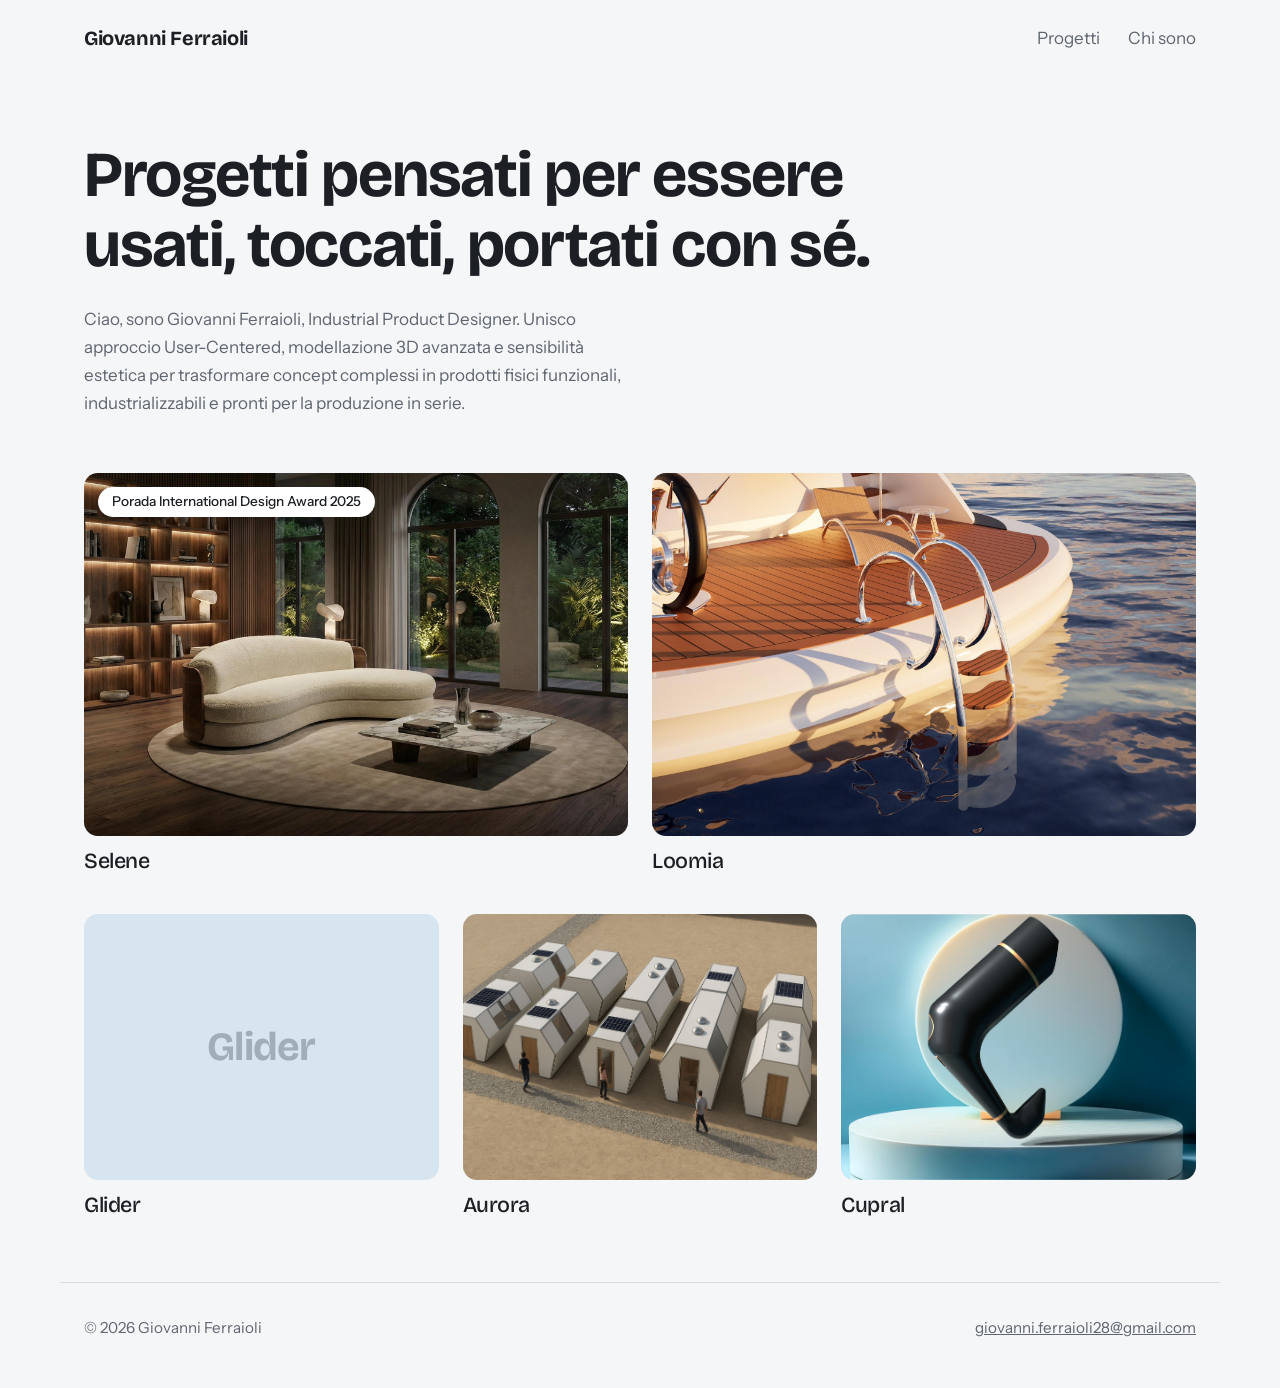
==== index.html @ e7b47581 "Add files via upload" ====
<!DOCTYPE html>
<html lang="it">
<head>
<meta charset="utf-8">
<meta name="viewport" content="width=device-width, initial-scale=1">
<title>Giovanni Ferraioli — Product designer</title>
<meta name="description" content="Portfolio di product design">
<link rel="preconnect" href="https://fonts.googleapis.com">
<link rel="preconnect" href="https://fonts.gstatic.com" crossorigin>
<link href="https://fonts.googleapis.com/css2?family=Bricolage+Grotesque:opsz,wght@12..96,500;12..96,700&family=Instrument+Sans:wght@400;500&display=swap" rel="stylesheet">
<link rel="stylesheet" href="css/stile.css">
</head>
<body>
<header class="top">
<a class="logo" href="index.html">Giovanni Ferraioli </a>
<nav><a href="index.html#progetti">Progetti</a><a href="chi-sono.html">Chi sono</a></nav>
</header>
<main>
<section class="hero"><h1>Progetti pensati per essere usati, toccati, portati con sé.</h1>
<p>Ciao, sono Giovanni Ferraioli, Industrial Product Designer. Unisco approccio User-Centered, modellazione 3D avanzata e sensibilità estetica per trasformare concept complessi in prodotti fisici funzionali, industrializzabili e pronti per la produzione in serie.</p></section>
<section id="progetti" class="griglia">
<button class="card" data-slug="selene" data-nome="Selene" data-desc="Un divano dal design organico che bilancia l'estetica del legno massello con la fattibilità tecnica e l'ergonomia, premiato al Porada International Design Award." data-tinta="#E1E4E9">
<div class="ph " style="--tinta:#E1E4E9"><span>Selene</span><em class="targa">Porada International Design Award 2025</em><img src="immagini/selene/copertina.jpg" alt="Immagine del progetto Selene" onerror="this.remove()"></div><h3>Selene</h3></button>
<button class="card" data-slug="loomia" data-nome="Loomia" data-desc="Progetto realizzato per il concorso Besenzoni: una scaletta per yacht di lusso che unisce l'eleganza del teak alla resistenza dell'acciaio lucido." data-tinta="#E3E1F1">
<div class="ph " style="--tinta:#E3E1F1"><span>Loomia</span><img src="immagini/loomia/copertina.jpg" alt="Immagine del progetto Loomia" onerror="this.remove()"></div><h3>Loomia</h3></button>
<button class="card" data-slug="glider" data-nome="Glider" data-desc="Glider è un rollator innovativo che de-medicalizza l'ausilio ortopedico, integrando sospensioni a balestra e ruote airless per massimizzare la stabilità e il comfort outdoor." data-tinta="#D6E5F0">
<div class="ph " style="--tinta:#D6E5F0"><span>Glider</span><img src="immagini/glider/copertina.jpg" alt="Immagine del progetto Glider" onerror="this.remove()"></div><h3>Glider</h3></button>
<button class="card" data-slug="aurora" data-nome="Aurora" data-desc="Un sistema modulare e reversibile di architettura d'emergenza, ispirato alla natura e basato su un innovativo giunto strutturale estruso in alluminio." data-tinta="#DAEADB">
<div class="ph " style="--tinta:#DAEADB"><span>Aurora</span><img src="immagini/aurora/copertina.jpg" alt="Immagine del progetto Aurora" onerror="this.remove()"></div><h3>Aurora</h3></button>
<button class="card" data-slug="cupral" data-nome="Cupral" data-desc="Un progetto di reverse engineering e riprogettazione ergonomica di un asciugacapelli professionale, validato tramite test utente e prototipazione fisica." data-tinta="#E9D6C9">
<div class="ph " style="--tinta:#E9D6C9"><span>Cupral</span><img src="immagini/cupral/copertina.jpg" alt="Immagine del progetto Cupral" onerror="this.remove()"></div><h3>Cupral</h3></button>
</section>
</main>
<dialog id="scheda" aria-labelledby="scheda-titolo">
<button class="chiudi" aria-label="Chiudi">Chiudi</button>
<div id="scheda-img"></div>
<div class="scheda-testo"><h2 id="scheda-titolo"></h2><p id="scheda-desc"></p>
<a class="bottone" id="scheda-link" href="#">Scopri di più</a></div>
</dialog>
<footer class="foot"><p>© 2026 Giovanni Ferraioli </p><p><a href="mailto:giovanni.ferraioli28@gmail.com">giovanni.ferraioli28@gmail.com</a></p></footer>
<script src="js/script.js"></script>
</body>
</html>
---- css/stile.css ----
:root{--sfondo:#F5F6F7;--carta:#fff;--inchiostro:#1C1F24;--tenue:#5F6670;--linea:#D9DCE0;--accento:#2F4B7C;--raggio:14px;--max:1160px}
*{box-sizing:border-box;margin:0}
html{scroll-behavior:smooth}
body{background:var(--sfondo);color:var(--inchiostro);font:400 1.0625rem/1.65 "Instrument Sans",system-ui,sans-serif}
h1,h2,h3,.logo{font-family:"Bricolage Grotesque",system-ui,sans-serif;line-height:1.1;letter-spacing:-.02em}
a{color:inherit}
:focus-visible{outline:3px solid var(--accento);outline-offset:3px}
.top{max-width:var(--max);margin:0 auto;padding:1.5rem 1.5rem;display:flex;justify-content:space-between;align-items:center}
.logo{font-weight:700;font-size:1.25rem;text-decoration:none}
.top nav{display:flex;gap:1.75rem}
.top nav a{text-decoration:none;color:var(--tenue)}
.top nav a:hover{color:var(--inchiostro);text-decoration:underline;text-underline-offset:6px}
main{max-width:var(--max);margin:0 auto;padding:0 1.5rem 4rem}
.hero{padding:4rem 0 3.5rem;max-width:52rem}
.hero h1{font-size:clamp(2.2rem,5.5vw,4rem);font-weight:700}
.hero p{margin-top:1.5rem;color:var(--tenue);max-width:34rem}
.ph{position:relative;background:var(--tinta);border-radius:var(--raggio);overflow:hidden;aspect-ratio:4/3;display:grid;place-items:center}
.ph span{font:700 clamp(1.5rem,4vw,2.5rem)/1 "Bricolage Grotesque",sans-serif;color:rgba(28,31,36,.28);letter-spacing:-.02em}
.ph img{position:absolute;inset:0;width:100%;height:100%;object-fit:cover}
.griglia{display:grid;grid-template-columns:repeat(6,1fr);gap:2.5rem 1.5rem}
.card{grid-column:span 2;background:none;border:0;padding:0;text-align:left;font:inherit;color:inherit;cursor:pointer}
.card:nth-child(1),.card:nth-child(2){grid-column:span 3}
.card:nth-child(1) .ph,.card:nth-child(2) .ph{aspect-ratio:3/2}
.card h3{font-size:1.35rem;margin-top:.9rem;font-weight:500}
.card .ph{transition:transform .25s ease}
.card:hover .ph{transform:translateY(-4px)}
dialog{border:0;border-radius:20px;padding:0;width:min(46rem,calc(100% - 2rem));background:var(--carta);color:inherit;box-shadow:0 30px 80px rgba(20,25,35,.28)}
dialog::backdrop{background:rgba(28,31,36,.5)}
dialog[open]{animation:apri .22s ease}
@keyframes apri{from{opacity:0;transform:translateY(14px) scale(.98)}}
#scheda-img .ph{border-radius:0;aspect-ratio:16/9}
.scheda-testo{padding:1.75rem 2rem 2rem}
.scheda-testo h2{font-size:2rem}
.scheda-testo p{margin:.75rem 0 1.5rem;color:var(--tenue)}
.chiudi{position:absolute;top:1rem;right:1rem;z-index:2;border:0;background:rgba(255,255,255,.92);border-radius:99px;padding:.4rem 1rem;font:inherit;font-size:.9rem;cursor:pointer}
.bottone{display:inline-block;background:var(--inchiostro);color:#fff;text-decoration:none;padding:.75rem 1.5rem;border-radius:99px;font-weight:500}
.bottone:hover{background:var(--accento)}
.progetto{max-width:56rem}
.indietro{display:inline-block;margin:1rem 0 2rem;color:var(--tenue);text-decoration:none}
.indietro:hover{color:var(--inchiostro)}
.progetto h1,.chi h1{font-size:clamp(2.6rem,7vw,5rem)}
.intro{font-size:1.3rem;line-height:1.5;margin:1.25rem 0 2.5rem;max-width:40rem}
.ph.grande{aspect-ratio:16/10}
.dati{display:grid;grid-template-columns:repeat(auto-fit,minmax(10rem,1fr));gap:1.25rem;padding:1.75rem 0;margin:2.5rem 0;border-block:1px solid var(--linea)}
.dati dt{color:var(--tenue);font-size:.9rem}
.dati dd{font-weight:500}
.blocco{margin:3rem 0;display:grid;grid-template-columns:12rem 1fr;gap:1rem 2rem}
.blocco h2{font-size:1.4rem}
.coppia{display:grid;grid-template-columns:1fr 1fr;gap:1.5rem}
.prossimo{display:block;margin-top:5rem;padding:2rem;border-radius:var(--raggio);background:var(--carta);text-decoration:none;border:1px solid var(--linea)}
.prossimo span{display:block;color:var(--tenue);font-size:.95rem}
.prossimo strong{font:700 2.2rem "Bricolage Grotesque",sans-serif}
.prossimo:hover{border-color:var(--inchiostro)}
.chi{padding-top:2rem}
.chi-cols{display:grid;grid-template-columns:minmax(0,5fr) minmax(0,7fr);gap:3rem;margin-top:2.5rem;align-items:start}
.ritratto{aspect-ratio:4/5}
.chi .intro{margin-top:0}
.foot{max-width:var(--max);margin:0 auto;padding:2rem 1.5rem 3rem;border-top:1px solid var(--linea);display:flex;justify-content:space-between;flex-wrap:wrap;gap:.5rem;color:var(--tenue);font-size:.95rem}
@media(max-width:760px){.griglia{grid-template-columns:1fr}.card,.card:nth-child(1),.card:nth-child(2){grid-column:auto}.blocco,.chi-cols,.coppia{grid-template-columns:1fr}.hero{padding-top:2rem}}
@media(prefers-reduced-motion:reduce){*{animation:none!important;transition:none!important}html{scroll-behavior:auto}}
.targa{position:absolute;top:.9rem;left:.9rem;z-index:2;background:#fff;color:var(--inchiostro);font:500 .85rem/1 "Instrument Sans",sans-serif;font-style:normal;padding:.5rem .85rem;border-radius:99px;box-shadow:0 2px 10px rgba(20,25,35,.15)}
.targa.inline{position:static;display:inline-block;margin-top:1.25rem;background:var(--inchiostro);color:#fff;box-shadow:none}
.ph.larga{aspect-ratio:16/9;margin-top:1.5rem}
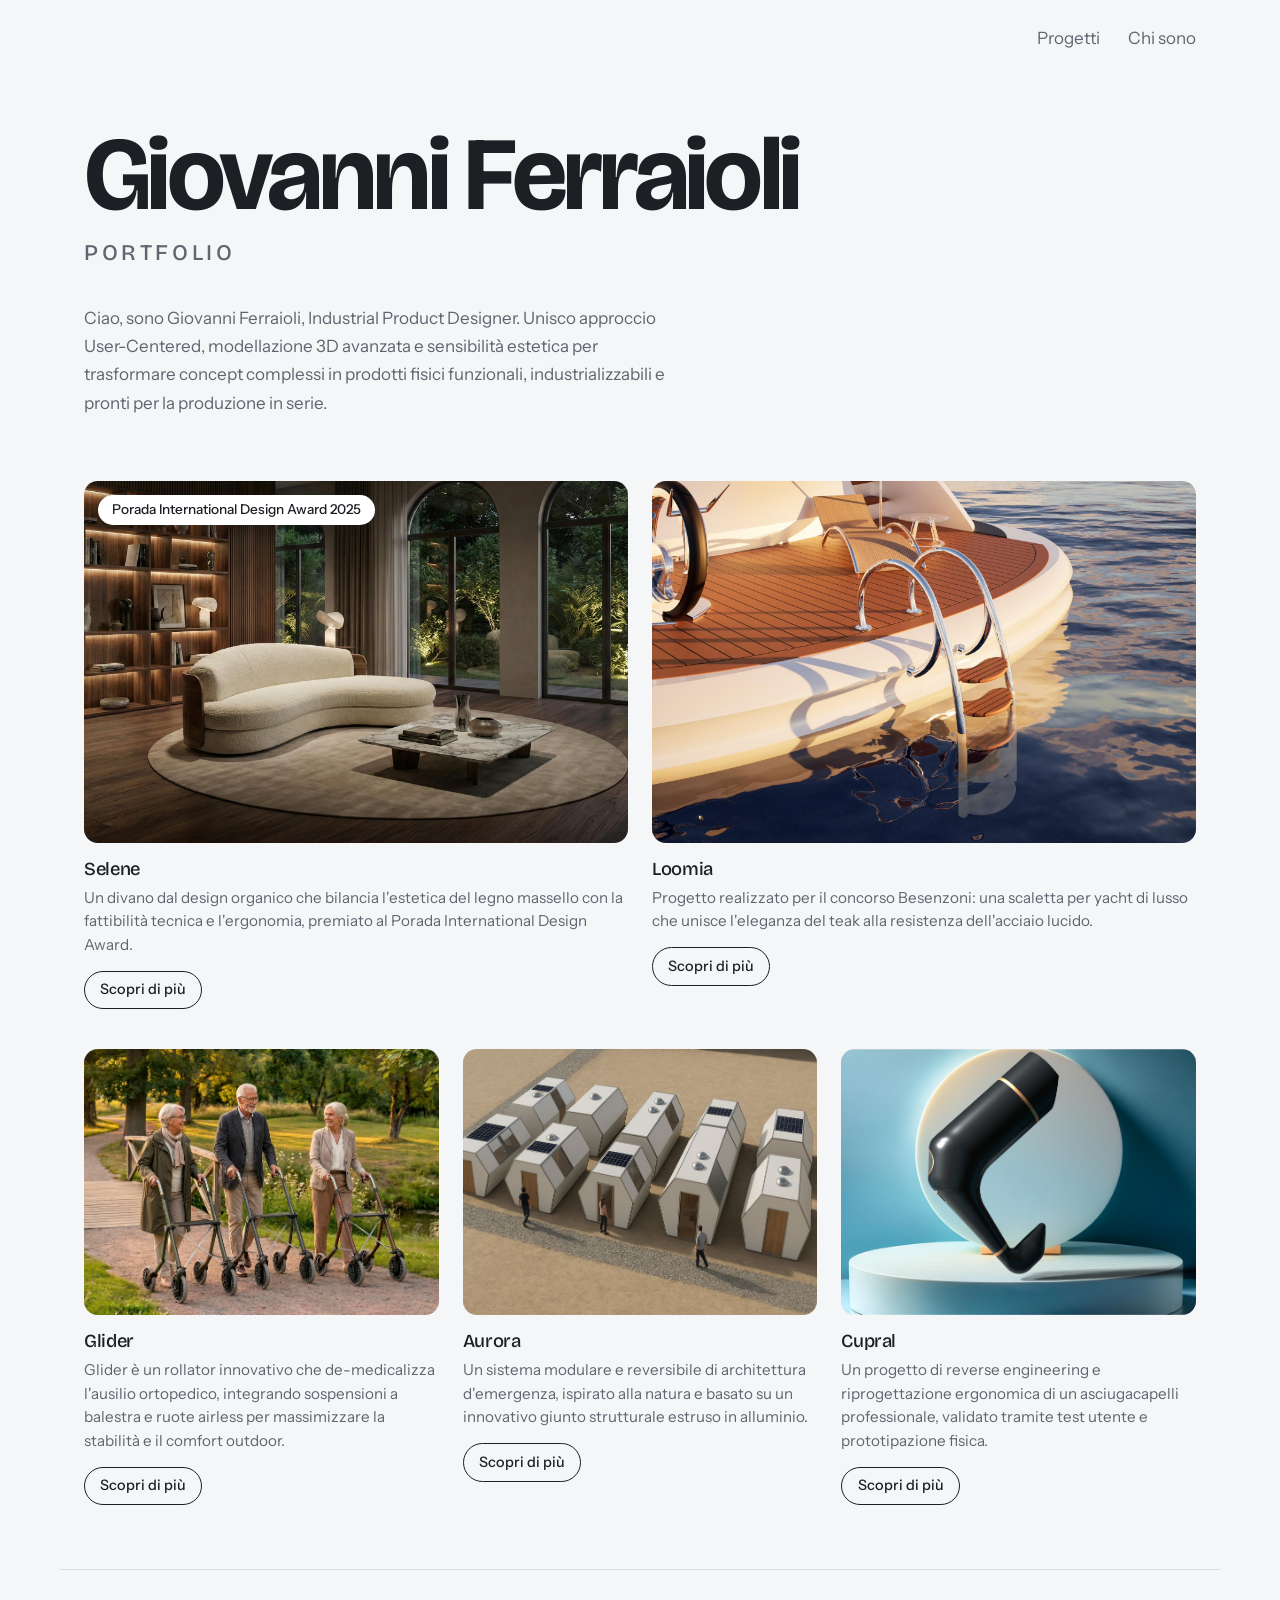
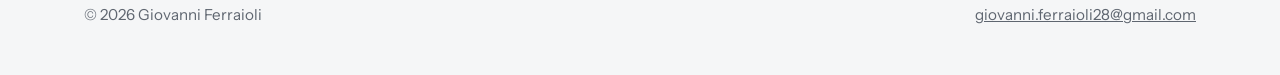
==== commit a34c7886: "Add files via upload" ====
--- a/index.html
+++ b/index.html
@@ -11,32 +11,46 @@
 <link rel="stylesheet" href="css/stile.css">
 </head>
 <body>
-<header class="top">
-<a class="logo" href="index.html">Giovanni Ferraioli </a>
+<header class="top home">
 <nav><a href="index.html#progetti">Progetti</a><a href="chi-sono.html">Chi sono</a></nav>
 </header>
 <main>
-<section class="hero"><h1>Progetti pensati per essere usati, toccati, portati con sé.</h1>
-<p>Ciao, sono Giovanni Ferraioli, Industrial Product Designer. Unisco approccio User-Centered, modellazione 3D avanzata e sensibilità estetica per trasformare concept complessi in prodotti fisici funzionali, industrializzabili e pronti per la produzione in serie.</p></section>
+<section class="hero"><h1>Giovanni Ferraioli</h1>
+<p class="sottotitolo">Portfolio</p>
+<p class="presentazione">Ciao, sono Giovanni Ferraioli, Industrial Product Designer. Unisco approccio User-Centered, modellazione 3D avanzata e sensibilità estetica per trasformare concept complessi in prodotti fisici funzionali, industrializzabili e pronti per la produzione in serie.</p></section>
 <section id="progetti" class="griglia">
-<button class="card" data-slug="selene" data-nome="Selene" data-desc="Un divano dal design organico che bilancia l'estetica del legno massello con la fattibilità tecnica e l'ergonomia, premiato al Porada International Design Award." data-tinta="#E1E4E9">
-<div class="ph " style="--tinta:#E1E4E9"><span>Selene</span><em class="targa">Porada International Design Award 2025</em><img src="immagini/selene/copertina.jpg" alt="Immagine del progetto Selene" onerror="this.remove()"></div><h3>Selene</h3></button>
-<button class="card" data-slug="loomia" data-nome="Loomia" data-desc="Progetto realizzato per il concorso Besenzoni: una scaletta per yacht di lusso che unisce l'eleganza del teak alla resistenza dell'acciaio lucido." data-tinta="#E3E1F1">
-<div class="ph " style="--tinta:#E3E1F1"><span>Loomia</span><img src="immagini/loomia/copertina.jpg" alt="Immagine del progetto Loomia" onerror="this.remove()"></div><h3>Loomia</h3></button>
-<button class="card" data-slug="glider" data-nome="Glider" data-desc="Glider è un rollator innovativo che de-medicalizza l'ausilio ortopedico, integrando sospensioni a balestra e ruote airless per massimizzare la stabilità e il comfort outdoor." data-tinta="#D6E5F0">
-<div class="ph " style="--tinta:#D6E5F0"><span>Glider</span><img src="immagini/glider/copertina.jpg" alt="Immagine del progetto Glider" onerror="this.remove()"></div><h3>Glider</h3></button>
-<button class="card" data-slug="aurora" data-nome="Aurora" data-desc="Un sistema modulare e reversibile di architettura d'emergenza, ispirato alla natura e basato su un innovativo giunto strutturale estruso in alluminio." data-tinta="#DAEADB">
-<div class="ph " style="--tinta:#DAEADB"><span>Aurora</span><img src="immagini/aurora/copertina.jpg" alt="Immagine del progetto Aurora" onerror="this.remove()"></div><h3>Aurora</h3></button>
-<button class="card" data-slug="cupral" data-nome="Cupral" data-desc="Un progetto di reverse engineering e riprogettazione ergonomica di un asciugacapelli professionale, validato tramite test utente e prototipazione fisica." data-tinta="#E9D6C9">
-<div class="ph " style="--tinta:#E9D6C9"><span>Cupral</span><img src="immagini/cupral/copertina.jpg" alt="Immagine del progetto Cupral" onerror="this.remove()"></div><h3>Cupral</h3></button>
+<article class="card">
+<a class="card-img" href="selene.html" aria-label="Apri il progetto Selene"><div class="ph " style="--tinta:#E1E4E9"><span>Selene</span><em class="targa">Porada International Design Award 2025</em><img src="immagini/selene/copertina.jpg" alt="Immagine del progetto Selene" onerror="this.remove()"></div></a>
+<h3><a href="selene.html">Selene</a></h3>
+<p>Un divano dal design organico che bilancia l'estetica del legno massello con la fattibilità tecnica e l'ergonomia, premiato al Porada International Design Award.</p>
+<a class="piu" href="selene.html">Scopri di più</a>
+</article>
+<article class="card">
+<a class="card-img" href="loomia.html" aria-label="Apri il progetto Loomia"><div class="ph " style="--tinta:#E3E1F1"><span>Loomia</span><img src="immagini/loomia/copertina.jpg" alt="Immagine del progetto Loomia" onerror="this.remove()"></div></a>
+<h3><a href="loomia.html">Loomia</a></h3>
+<p>Progetto realizzato per il concorso Besenzoni: una scaletta per yacht di lusso che unisce l'eleganza del teak alla resistenza dell'acciaio lucido.</p>
+<a class="piu" href="loomia.html">Scopri di più</a>
+</article>
+<article class="card">
+<a class="card-img" href="glider.html" aria-label="Apri il progetto Glider"><div class="ph " style="--tinta:#D6E5F0"><span>Glider</span><img src="immagini/glider/copertina.jpg" alt="Immagine del progetto Glider" onerror="this.remove()"></div></a>
+<h3><a href="glider.html">Glider</a></h3>
+<p>Glider è un rollator innovativo che de-medicalizza l'ausilio ortopedico, integrando sospensioni a balestra e ruote airless per massimizzare la stabilità e il comfort outdoor.</p>
+<a class="piu" href="glider.html">Scopri di più</a>
+</article>
+<article class="card">
+<a class="card-img" href="aurora.html" aria-label="Apri il progetto Aurora"><div class="ph " style="--tinta:#DAEADB"><span>Aurora</span><img src="immagini/aurora/copertina.jpg" alt="Immagine del progetto Aurora" onerror="this.remove()"></div></a>
+<h3><a href="aurora.html">Aurora</a></h3>
+<p>Un sistema modulare e reversibile di architettura d'emergenza, ispirato alla natura e basato su un innovativo giunto strutturale estruso in alluminio.</p>
+<a class="piu" href="aurora.html">Scopri di più</a>
+</article>
+<article class="card">
+<a class="card-img" href="cupral.html" aria-label="Apri il progetto Cupral"><div class="ph " style="--tinta:#E9D6C9"><span>Cupral</span><img src="immagini/cupral/copertina.jpg" alt="Immagine del progetto Cupral" onerror="this.remove()"></div></a>
+<h3><a href="cupral.html">Cupral</a></h3>
+<p>Un progetto di reverse engineering e riprogettazione ergonomica di un asciugacapelli professionale, validato tramite test utente e prototipazione fisica.</p>
+<a class="piu" href="cupral.html">Scopri di più</a>
+</article>
 </section>
 </main>
-<dialog id="scheda" aria-labelledby="scheda-titolo">
-<button class="chiudi" aria-label="Chiudi">Chiudi</button>
-<div id="scheda-img"></div>
-<div class="scheda-testo"><h2 id="scheda-titolo"></h2><p id="scheda-desc"></p>
-<a class="bottone" id="scheda-link" href="#">Scopri di più</a></div>
-</dialog>
 <footer class="foot"><p>© 2026 Giovanni Ferraioli </p><p><a href="mailto:giovanni.ferraioli28@gmail.com">giovanni.ferraioli28@gmail.com</a></p></footer>
 <script src="js/script.js"></script>
 </body>
--- a/css/stile.css
+++ b/css/stile.css
@@ -11,28 +11,12 @@
 .top nav a{text-decoration:none;color:var(--tenue)}
 .top nav a:hover{color:var(--inchiostro);text-decoration:underline;text-underline-offset:6px}
 main{max-width:var(--max);margin:0 auto;padding:0 1.5rem 4rem}
-.hero{padding:4rem 0 3.5rem;max-width:52rem}
-.hero h1{font-size:clamp(2.2rem,5.5vw,4rem);font-weight:700}
-.hero p{margin-top:1.5rem;color:var(--tenue);max-width:34rem}
 .ph{position:relative;background:var(--tinta);border-radius:var(--raggio);overflow:hidden;aspect-ratio:4/3;display:grid;place-items:center}
 .ph span{font:700 clamp(1.5rem,4vw,2.5rem)/1 "Bricolage Grotesque",sans-serif;color:rgba(28,31,36,.28);letter-spacing:-.02em}
 .ph img{position:absolute;inset:0;width:100%;height:100%;object-fit:cover}
 .griglia{display:grid;grid-template-columns:repeat(6,1fr);gap:2.5rem 1.5rem}
-.card{grid-column:span 2;background:none;border:0;padding:0;text-align:left;font:inherit;color:inherit;cursor:pointer}
 .card:nth-child(1),.card:nth-child(2){grid-column:span 3}
 .card:nth-child(1) .ph,.card:nth-child(2) .ph{aspect-ratio:3/2}
-.card h3{font-size:1.35rem;margin-top:.9rem;font-weight:500}
-.card .ph{transition:transform .25s ease}
-.card:hover .ph{transform:translateY(-4px)}
-dialog{border:0;border-radius:20px;padding:0;width:min(46rem,calc(100% - 2rem));background:var(--carta);color:inherit;box-shadow:0 30px 80px rgba(20,25,35,.28)}
-dialog::backdrop{background:rgba(28,31,36,.5)}
-dialog[open]{animation:apri .22s ease}
-@keyframes apri{from{opacity:0;transform:translateY(14px) scale(.98)}}
-#scheda-img .ph{border-radius:0;aspect-ratio:16/9}
-.scheda-testo{padding:1.75rem 2rem 2rem}
-.scheda-testo h2{font-size:2rem}
-.scheda-testo p{margin:.75rem 0 1.5rem;color:var(--tenue)}
-.chiudi{position:absolute;top:1rem;right:1rem;z-index:2;border:0;background:rgba(255,255,255,.92);border-radius:99px;padding:.4rem 1rem;font:inherit;font-size:.9rem;cursor:pointer}
 .bottone{display:inline-block;background:var(--inchiostro);color:#fff;text-decoration:none;padding:.75rem 1.5rem;border-radius:99px;font-weight:500}
 .bottone:hover{background:var(--accento)}
 .progetto{max-width:56rem}
@@ -47,10 +31,6 @@
 .blocco{margin:3rem 0;display:grid;grid-template-columns:12rem 1fr;gap:1rem 2rem}
 .blocco h2{font-size:1.4rem}
 .coppia{display:grid;grid-template-columns:1fr 1fr;gap:1.5rem}
-.prossimo{display:block;margin-top:5rem;padding:2rem;border-radius:var(--raggio);background:var(--carta);text-decoration:none;border:1px solid var(--linea)}
-.prossimo span{display:block;color:var(--tenue);font-size:.95rem}
-.prossimo strong{font:700 2.2rem "Bricolage Grotesque",sans-serif}
-.prossimo:hover{border-color:var(--inchiostro)}
 .chi{padding-top:2rem}
 .chi-cols{display:grid;grid-template-columns:minmax(0,5fr) minmax(0,7fr);gap:3rem;margin-top:2.5rem;align-items:start}
 .ritratto{aspect-ratio:4/5}
@@ -61,3 +41,45 @@
 .targa{position:absolute;top:.9rem;left:.9rem;z-index:2;background:#fff;color:var(--inchiostro);font:500 .85rem/1 "Instrument Sans",sans-serif;font-style:normal;padding:.5rem .85rem;border-radius:99px;box-shadow:0 2px 10px rgba(20,25,35,.15)}
 .targa.inline{position:static;display:inline-block;margin-top:1.25rem;background:var(--inchiostro);color:#fff;box-shadow:none}
 .ph.larga{aspect-ratio:16/9;margin-top:1.5rem}
+
+/* ---- v2 ---- */
+.top.home{justify-content:flex-end}
+.hero{padding:3rem 0 4rem}
+.hero h1{font-size:clamp(2.8rem,9vw,6.5rem);font-weight:700;line-height:.98;letter-spacing:-.035em}
+.hero .sottotitolo{margin-top:1rem;font:500 clamp(1.05rem,2.2vw,1.4rem)/1 "Bricolage Grotesque",sans-serif;letter-spacing:.16em;text-transform:uppercase;color:var(--tenue)}
+.hero .presentazione{margin-top:2.5rem;color:var(--tenue);max-width:38rem}
+.card{grid-column:span 2;display:flex;flex-direction:column;align-items:flex-start}
+.card-img{display:block;width:100%;text-decoration:none}
+.card .ph{transition:transform .3s ease,box-shadow .3s ease}
+.card .ph img{transition:transform .5s ease}
+.card-img:hover .ph,.card-img:focus-visible .ph{transform:translateY(-4px);box-shadow:0 14px 30px rgba(20,25,35,.12)}
+.card-img:hover .ph img{transform:scale(1.03)}
+.card h3{font-size:1.15rem;font-weight:500;margin-top:1rem}
+.card h3 a{text-decoration:none}
+.card p{margin-top:.4rem;font-size:.95rem;line-height:1.55;color:var(--tenue);max-width:34rem}
+.piu{display:inline-block;margin-top:.9rem;font-size:.9rem;font-weight:500;padding:.4rem .95rem;border:1.5px solid var(--inchiostro);border-radius:99px;text-decoration:none}
+.piu:hover{background:var(--inchiostro);color:#fff}
+.altri{margin-top:5rem;padding-top:3rem;border-top:1px solid var(--linea)}
+.altri h2{font-size:1.6rem}
+.altri-griglia{display:grid;grid-template-columns:repeat(4,1fr);gap:1.5rem;margin-top:1.75rem}
+.mini{display:block;text-decoration:none}
+.mini .ph{transition:transform .3s ease}
+.mini:hover .ph{transform:translateY(-3px)}
+.mini strong{display:block;margin-top:.7rem;font:500 1.05rem "Bricolage Grotesque",sans-serif}
+.mini small{display:block;color:var(--tenue);font-size:.85rem}
+.chi-cols p+p{margin-top:1.1rem}
+.cv{margin-top:2.5rem}
+.bottone.secondario{background:transparent;color:var(--inchiostro);border:1.5px solid var(--inchiostro)}
+.bottone.secondario:hover{background:var(--inchiostro);color:#fff}
+.contatti{margin-top:6rem;padding-top:3rem;border-top:1px solid var(--linea);max-width:40rem}
+.contatti h2{font-size:2rem;margin-bottom:1.75rem}
+.campo{margin-bottom:1.25rem}
+.campo label{display:block;font-size:.9rem;color:var(--tenue);margin-bottom:.4rem}
+.campo input,.campo textarea{width:100%;font:inherit;color:inherit;background:var(--carta);border:1px solid var(--linea);border-radius:10px;padding:.75rem 1rem}
+.campo input:focus,.campo textarea:focus{outline:2px solid var(--accento);outline-offset:1px;border-color:var(--accento)}
+.campo textarea{resize:vertical}
+.trappola{position:absolute;left:-9999px}
+button.bottone{border:0;font:inherit;font-weight:500;cursor:pointer}
+button.bottone:disabled{opacity:.6;cursor:wait}
+#esito{margin-top:1rem;color:var(--tenue)}
+@media(max-width:760px){.altri-griglia{grid-template-columns:1fr 1fr}}
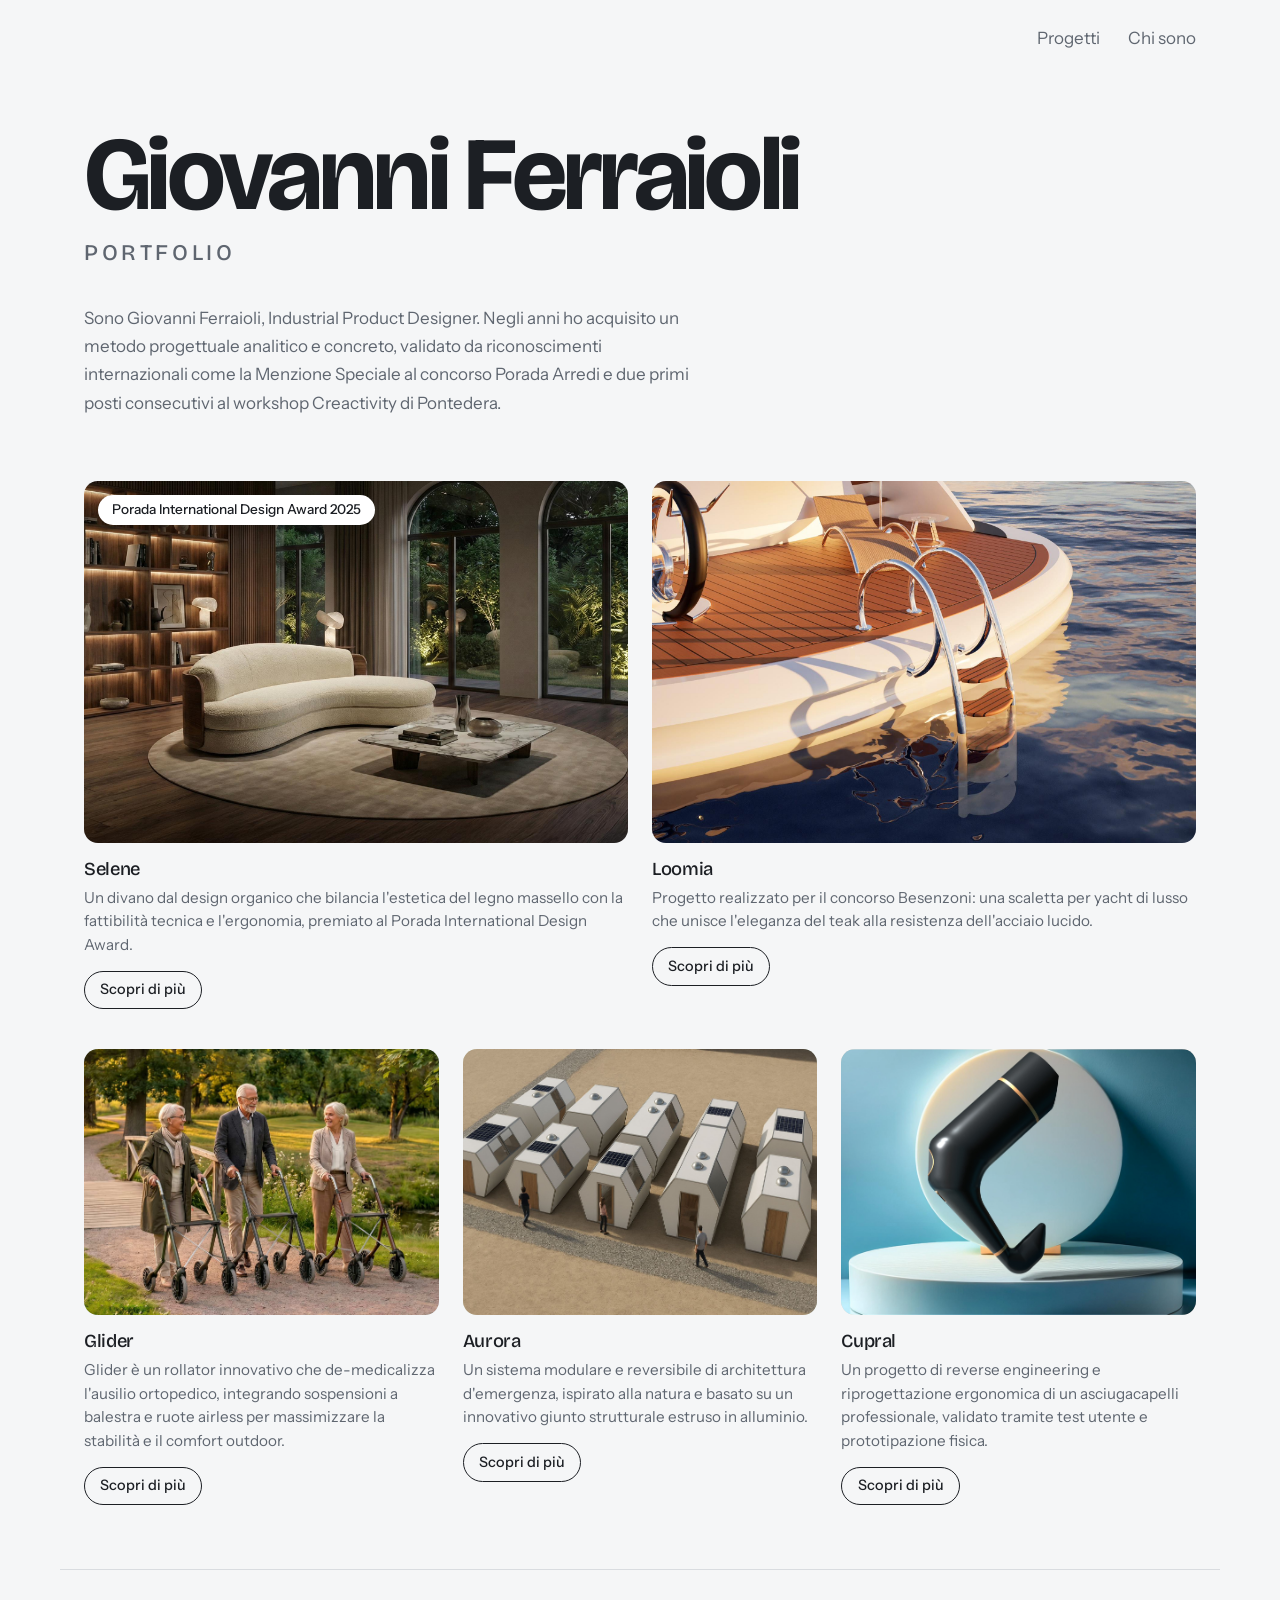
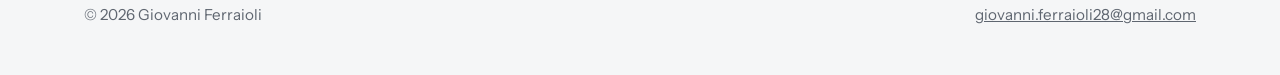
==== commit 4d8f0252: "Update index.html" ====
--- a/index.html
+++ b/index.html
@@ -17,7 +17,7 @@
 <main>
 <section class="hero"><h1>Giovanni Ferraioli</h1>
 <p class="sottotitolo">Portfolio</p>
-<p class="presentazione">Ciao, sono Giovanni Ferraioli, Industrial Product Designer. Unisco approccio User-Centered, modellazione 3D avanzata e sensibilità estetica per trasformare concept complessi in prodotti fisici funzionali, industrializzabili e pronti per la produzione in serie.</p></section>
+<p class="presentazione">Sono Giovanni Ferraioli, Industrial Product Designer. Negli anni ho acquisito un metodo progettuale analitico e concreto, validato da riconoscimenti internazionali come la Menzione Speciale al concorso Porada Arredi e due primi posti consecutivi al workshop Creactivity di Pontedera.</p></section>
 <section id="progetti" class="griglia">
 <article class="card">
 <a class="card-img" href="selene.html" aria-label="Apri il progetto Selene"><div class="ph " style="--tinta:#E1E4E9"><span>Selene</span><em class="targa">Porada International Design Award 2025</em><img src="immagini/selene/copertina.jpg" alt="Immagine del progetto Selene" onerror="this.remove()"></div></a>
--- a/css/stile.css
+++ b/css/stile.css
@@ -83,3 +83,6 @@
 button.bottone:disabled{opacity:.6;cursor:wait}
 #esito{margin-top:1rem;color:var(--tenue)}
 @media(max-width:760px){.altri-griglia{grid-template-columns:1fr 1fr}}
+   /* ---- fix smartphone ---- */
+   .piu{white-space:nowrap}
+   @media(max-width:760px){.griglia{grid-template-columns:1fr}.card,.card:nth-child(1),.card:nth-child(2){grid-column:auto}}
